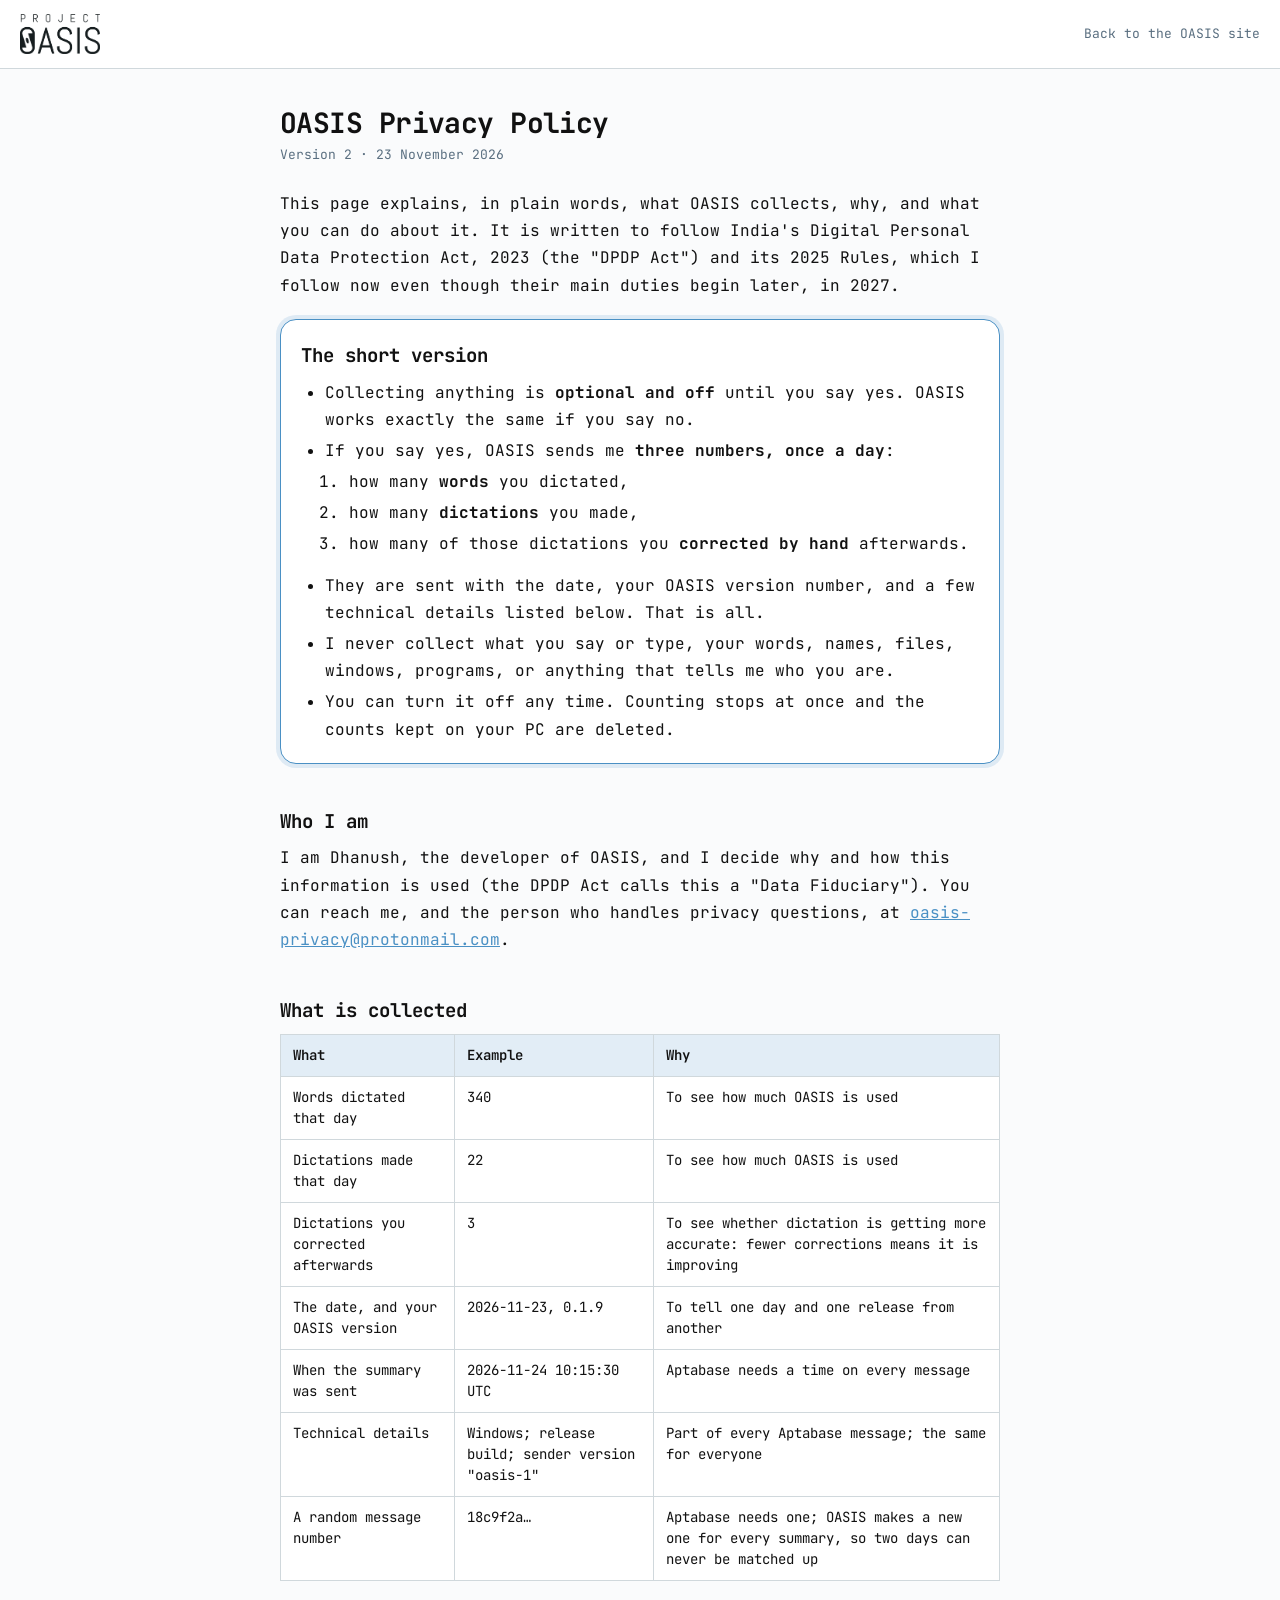
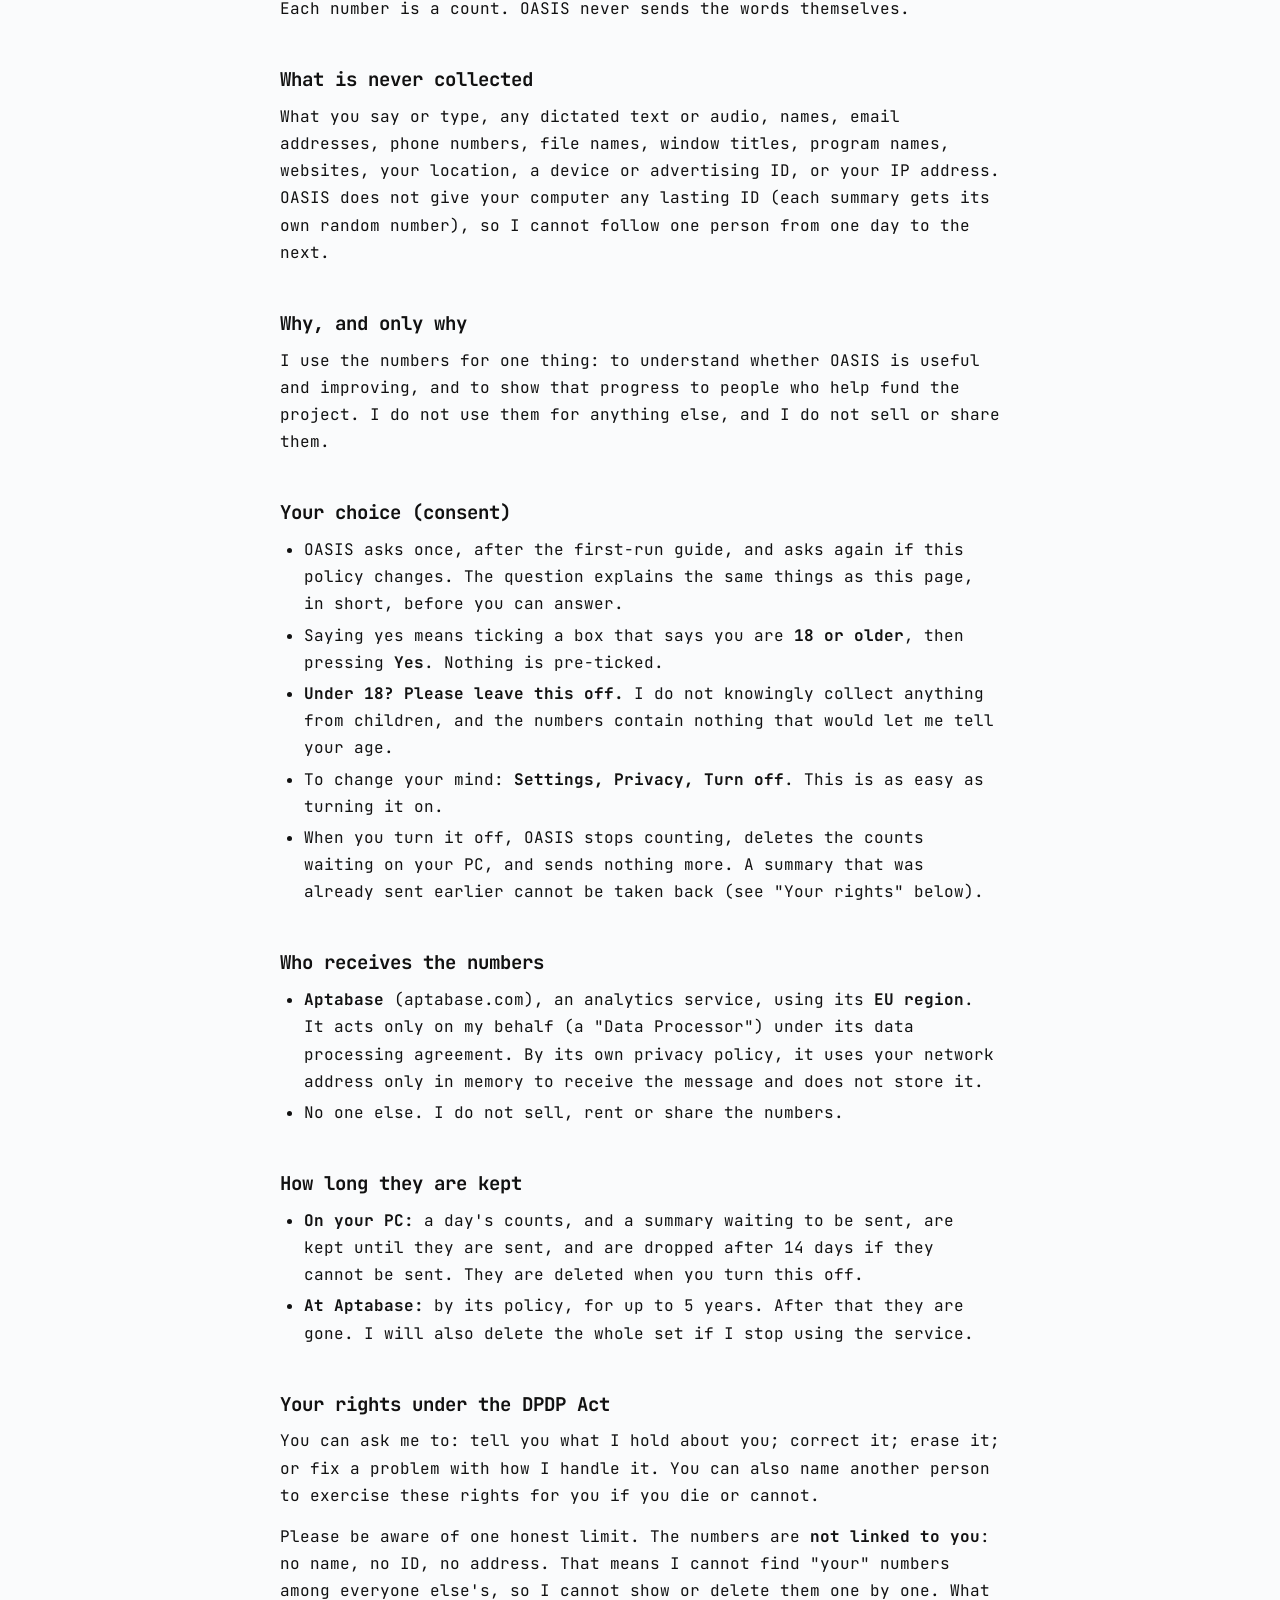
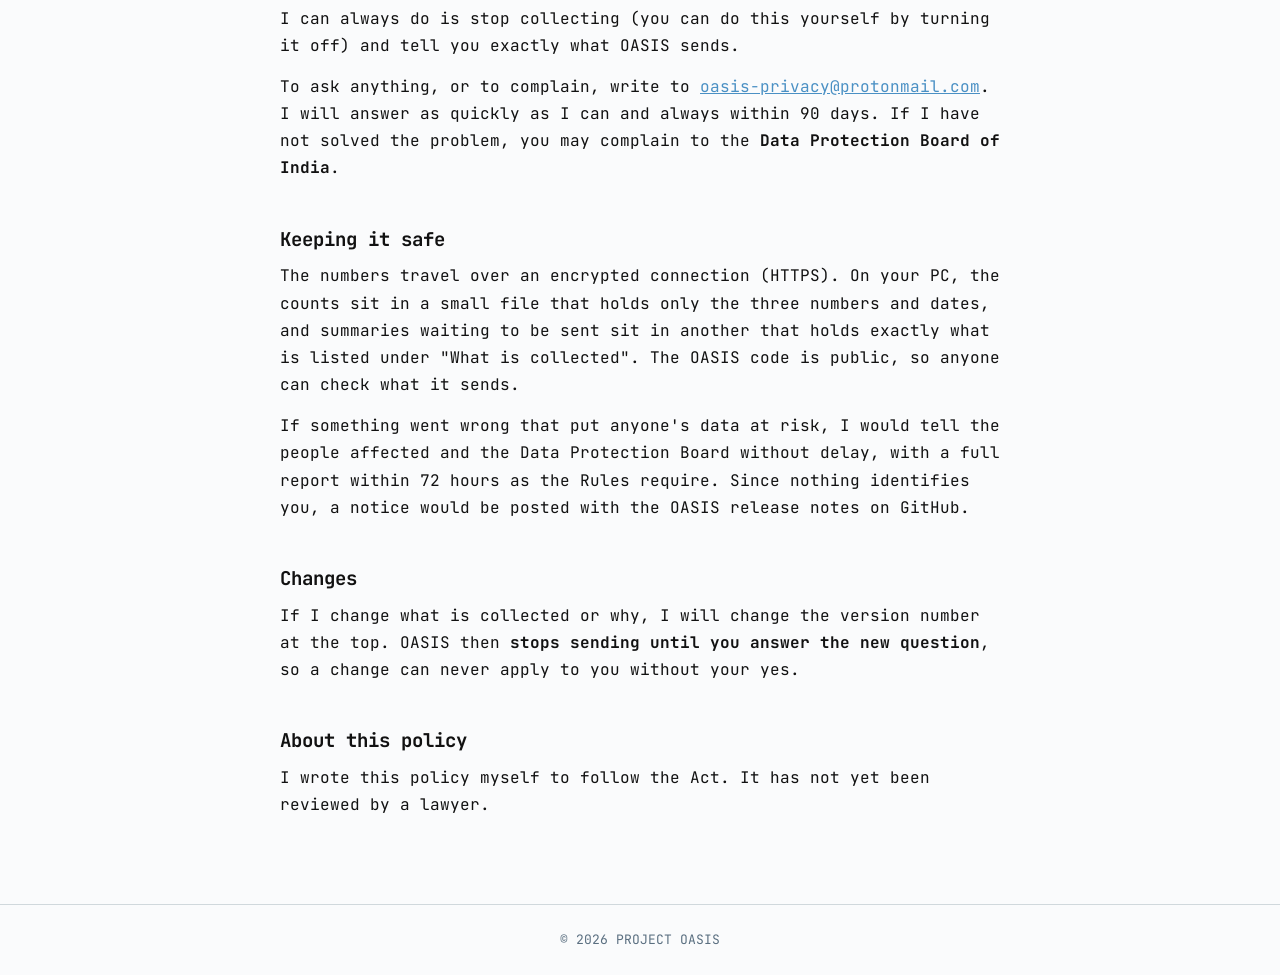
==== privacy.html @ df35797c "Privacy policy page (version 2), opened from the app's Privacy screen" ====
<!DOCTYPE html>
<html lang="en">
<head>
  <meta charset="UTF-8">
  <meta name="viewport" content="width=device-width, initial-scale=1.0, viewport-fit=cover">
  <title>OASIS Privacy Policy</title>
  <meta name="description" content="What OASIS collects, why, and your choices, in plain words.">
  <!-- Reached only from the app's own link; not linked from the home page and kept out of search results. -->
  <meta name="robots" content="noindex, nofollow">
  <link rel="icon" href="assets/favicon.ico" sizes="any">
  <link rel="icon" type="image/png" href="assets/app-icon.png" sizes="230x230">
  <link rel="preconnect" href="https://fonts.googleapis.com">
  <link rel="preconnect" href="https://fonts.gstatic.com" crossorigin>
  <link href="https://fonts.googleapis.com/css2?family=JetBrains+Mono:wght@400;500;600;700&display=swap" rel="stylesheet">
  <style>
    :root { --bg: #FAFBFC; --blueprint: #4A90C4; --soft: rgba(74, 144, 196, .16); --card: #FFFFFF; --text: #111111; --muted: #5A6F80; --line: #D0D8DC; }
    * { box-sizing: border-box; }
    html { -webkit-text-size-adjust: 100%; }
    body { margin: 0; background: var(--bg); color: var(--text); font: 400 16px/1.7 'JetBrains Mono', Consolas, 'Courier New', monospace; }
    .top { display: flex; align-items: center; justify-content: space-between; padding: 14px max(20px, env(safe-area-inset-left)); border-bottom: 1px solid var(--line); background: var(--card); }
    .top img { display: block; height: 40px; width: auto; }
    .top a.home { color: var(--muted); font-size: 13px; text-decoration: none; }
    .top a.home:hover, .top a.home:focus-visible { color: var(--blueprint); text-decoration: underline; }
    main { max-width: 760px; margin: 0 auto; padding: 36px 20px 72px; padding-left: max(20px, env(safe-area-inset-left)); padding-right: max(20px, env(safe-area-inset-right)); }
    h1 { margin: 0 0 4px; font-size: 28px; line-height: 1.25; letter-spacing: -.02em; }
    .ver { margin: 0 0 24px; color: var(--muted); font-size: 13px; }
    h2 { margin: 40px 0 10px; padding-top: 6px; font-size: 19px; line-height: 1.3; }
    p, ul, ol { margin: 0 0 14px; }
    ul, ol { padding-left: 24px; }
    li { margin: 4px 0; }
    a { color: var(--blueprint); }
    strong { font-weight: 700; }
    .short { margin: 20px 0 8px; padding: 18px 20px 6px; background: var(--card); border: 1px solid var(--blueprint); border-radius: 16px; box-shadow: 0 0 0 4px var(--soft); }
    .short h2 { margin-top: 0; }
    .scroll { overflow-x: auto; margin: 0 0 14px; -webkit-overflow-scrolling: touch; }
    table { width: 100%; min-width: 560px; border-collapse: collapse; font-size: 14px; line-height: 1.5; background: var(--card); }
    th, td { padding: 10px 12px; border: 1px solid var(--line); text-align: left; vertical-align: top; }
    th { background: var(--soft); font-weight: 600; }
    footer { padding: 24px 20px; border-top: 1px solid var(--line); color: var(--muted); font-size: 13px; text-align: center; }
    @media (max-width: 520px) { body { font-size: 15px; } h1 { font-size: 23px; } h2 { font-size: 17px; } }
  </style>
</head>
<body>
  <header class="top">
    <a href="./" aria-label="PROJECT OASIS home"><img src="assets/logo.png" alt="PROJECT OASIS" width="117" height="40"></a>
    <a class="home" href="./">Back to the OASIS site</a>
  </header>

  <main>
    <h1>OASIS Privacy Policy</h1>
    <p class="ver">Version 2 · 23 November 2026</p>

    <p>This page explains, in plain words, what OASIS collects, why, and what you can do about it. It is written to follow India's Digital Personal Data Protection Act, 2023 (the "DPDP Act") and its 2025 Rules, which I follow now even though their main duties begin later, in 2027.</p>

    <section class="short" aria-labelledby="short">
      <h2 id="short">The short version</h2>
      <ul>
        <li>Collecting anything is <strong>optional and off</strong> until you say yes. OASIS works exactly the same if you say no.</li>
        <li>If you say yes, OASIS sends me <strong>three numbers, once a day</strong>:
          <ol>
            <li>how many <strong>words</strong> you dictated,</li>
            <li>how many <strong>dictations</strong> you made,</li>
            <li>how many of those dictations you <strong>corrected by hand</strong> afterwards.</li>
          </ol>
        </li>
        <li>They are sent with the date, your OASIS version number, and a few technical details listed below. That is all.</li>
        <li>I never collect what you say or type, your words, names, files, windows, programs, or anything that tells me who you are.</li>
        <li>You can turn it off any time. Counting stops at once and the counts kept on your PC are deleted.</li>
      </ul>
    </section>

    <h2>Who I am</h2>
    <p>I am Dhanush, the developer of OASIS, and I decide why and how this information is used (the DPDP Act calls this a "Data Fiduciary"). You can reach me, and the person who handles privacy questions, at <a href="mailto:oasis-privacy@protonmail.com">oasis-privacy@protonmail.com</a>.</p>

    <h2>What is collected</h2>
    <div class="scroll">
      <table>
        <thead><tr><th scope="col">What</th><th scope="col">Example</th><th scope="col">Why</th></tr></thead>
        <tbody>
          <tr><td>Words dictated that day</td><td>340</td><td>To see how much OASIS is used</td></tr>
          <tr><td>Dictations made that day</td><td>22</td><td>To see how much OASIS is used</td></tr>
          <tr><td>Dictations you corrected afterwards</td><td>3</td><td>To see whether dictation is getting more accurate: fewer corrections means it is improving</td></tr>
          <tr><td>The date, and your OASIS version</td><td>2026-11-23, 0.1.9</td><td>To tell one day and one release from another</td></tr>
          <tr><td>When the summary was sent</td><td>2026-11-24 10:15:30 UTC</td><td>Aptabase needs a time on every message</td></tr>
          <tr><td>Technical details</td><td>Windows; release build; sender version "oasis-1"</td><td>Part of every Aptabase message; the same for everyone</td></tr>
          <tr><td>A random message number</td><td>18c9f2a…</td><td>Aptabase needs one; OASIS makes a new one for every summary, so two days can never be matched up</td></tr>
        </tbody>
      </table>
    </div>
    <p>Each number is a count. OASIS never sends the words themselves.</p>

    <h2>What is never collected</h2>
    <p>What you say or type, any dictated text or audio, names, email addresses, phone numbers, file names, window titles, program names, websites, your location, a device or advertising ID, or your IP address. OASIS does not give your computer any lasting ID (each summary gets its own random number), so I cannot follow one person from one day to the next.</p>

    <h2>Why, and only why</h2>
    <p>I use the numbers for one thing: to understand whether OASIS is useful and improving, and to show that progress to people who help fund the project. I do not use them for anything else, and I do not sell or share them.</p>

    <h2>Your choice (consent)</h2>
    <ul>
      <li>OASIS asks once, after the first-run guide, and asks again if this policy changes. The question explains the same things as this page, in short, before you can answer.</li>
      <li>Saying yes means ticking a box that says you are <strong>18 or older</strong>, then pressing <strong>Yes</strong>. Nothing is pre-ticked.</li>
      <li><strong>Under 18? Please leave this off.</strong> I do not knowingly collect anything from children, and the numbers contain nothing that would let me tell your age.</li>
      <li>To change your mind: <strong>Settings, Privacy, Turn off</strong>. This is as easy as turning it on.</li>
      <li>When you turn it off, OASIS stops counting, deletes the counts waiting on your PC, and sends nothing more. A summary that was already sent earlier cannot be taken back (see "Your rights" below).</li>
    </ul>

    <h2>Who receives the numbers</h2>
    <ul>
      <li><strong>Aptabase</strong> (aptabase.com), an analytics service, using its <strong>EU region</strong>. It acts only on my behalf (a "Data Processor") under its data processing agreement. By its own privacy policy, it uses your network address only in memory to receive the message and does not store it.</li>
      <li>No one else. I do not sell, rent or share the numbers.</li>
    </ul>

    <h2>How long they are kept</h2>
    <ul>
      <li><strong>On your PC:</strong> a day's counts, and a summary waiting to be sent, are kept until they are sent, and are dropped after 14 days if they cannot be sent. They are deleted when you turn this off.</li>
      <li><strong>At Aptabase:</strong> by its policy, for up to 5 years. After that they are gone. I will also delete the whole set if I stop using the service.</li>
    </ul>

    <h2>Your rights under the DPDP Act</h2>
    <p>You can ask me to: tell you what I hold about you; correct it; erase it; or fix a problem with how I handle it. You can also name another person to exercise these rights for you if you die or cannot.</p>
    <p>Please be aware of one honest limit. The numbers are <strong>not linked to you</strong>: no name, no ID, no address. That means I cannot find "your" numbers among everyone else's, so I cannot show or delete them one by one. What I can always do is stop collecting (you can do this yourself by turning it off) and tell you exactly what OASIS sends.</p>
    <p>To ask anything, or to complain, write to <a href="mailto:oasis-privacy@protonmail.com">oasis-privacy@protonmail.com</a>. I will answer as quickly as I can and always within 90 days. If I have not solved the problem, you may complain to the <strong>Data Protection Board of India</strong>.</p>

    <h2>Keeping it safe</h2>
    <p>The numbers travel over an encrypted connection (HTTPS). On your PC, the counts sit in a small file that holds only the three numbers and dates, and summaries waiting to be sent sit in another that holds exactly what is listed under "What is collected". The OASIS code is public, so anyone can check what it sends.</p>
    <p>If something went wrong that put anyone's data at risk, I would tell the people affected and the Data Protection Board without delay, with a full report within 72 hours as the Rules require. Since nothing identifies you, a notice would be posted with the OASIS release notes on GitHub.</p>

    <h2>Changes</h2>
    <p>If I change what is collected or why, I will change the version number at the top. OASIS then <strong>stops sending until you answer the new question</strong>, so a change can never apply to you without your yes.</p>

    <h2>About this policy</h2>
    <p>I wrote this policy myself to follow the Act. It has not yet been reviewed by a lawyer.</p>
  </main>

  <footer>© 2026 PROJECT OASIS</footer>
</body>
</html>
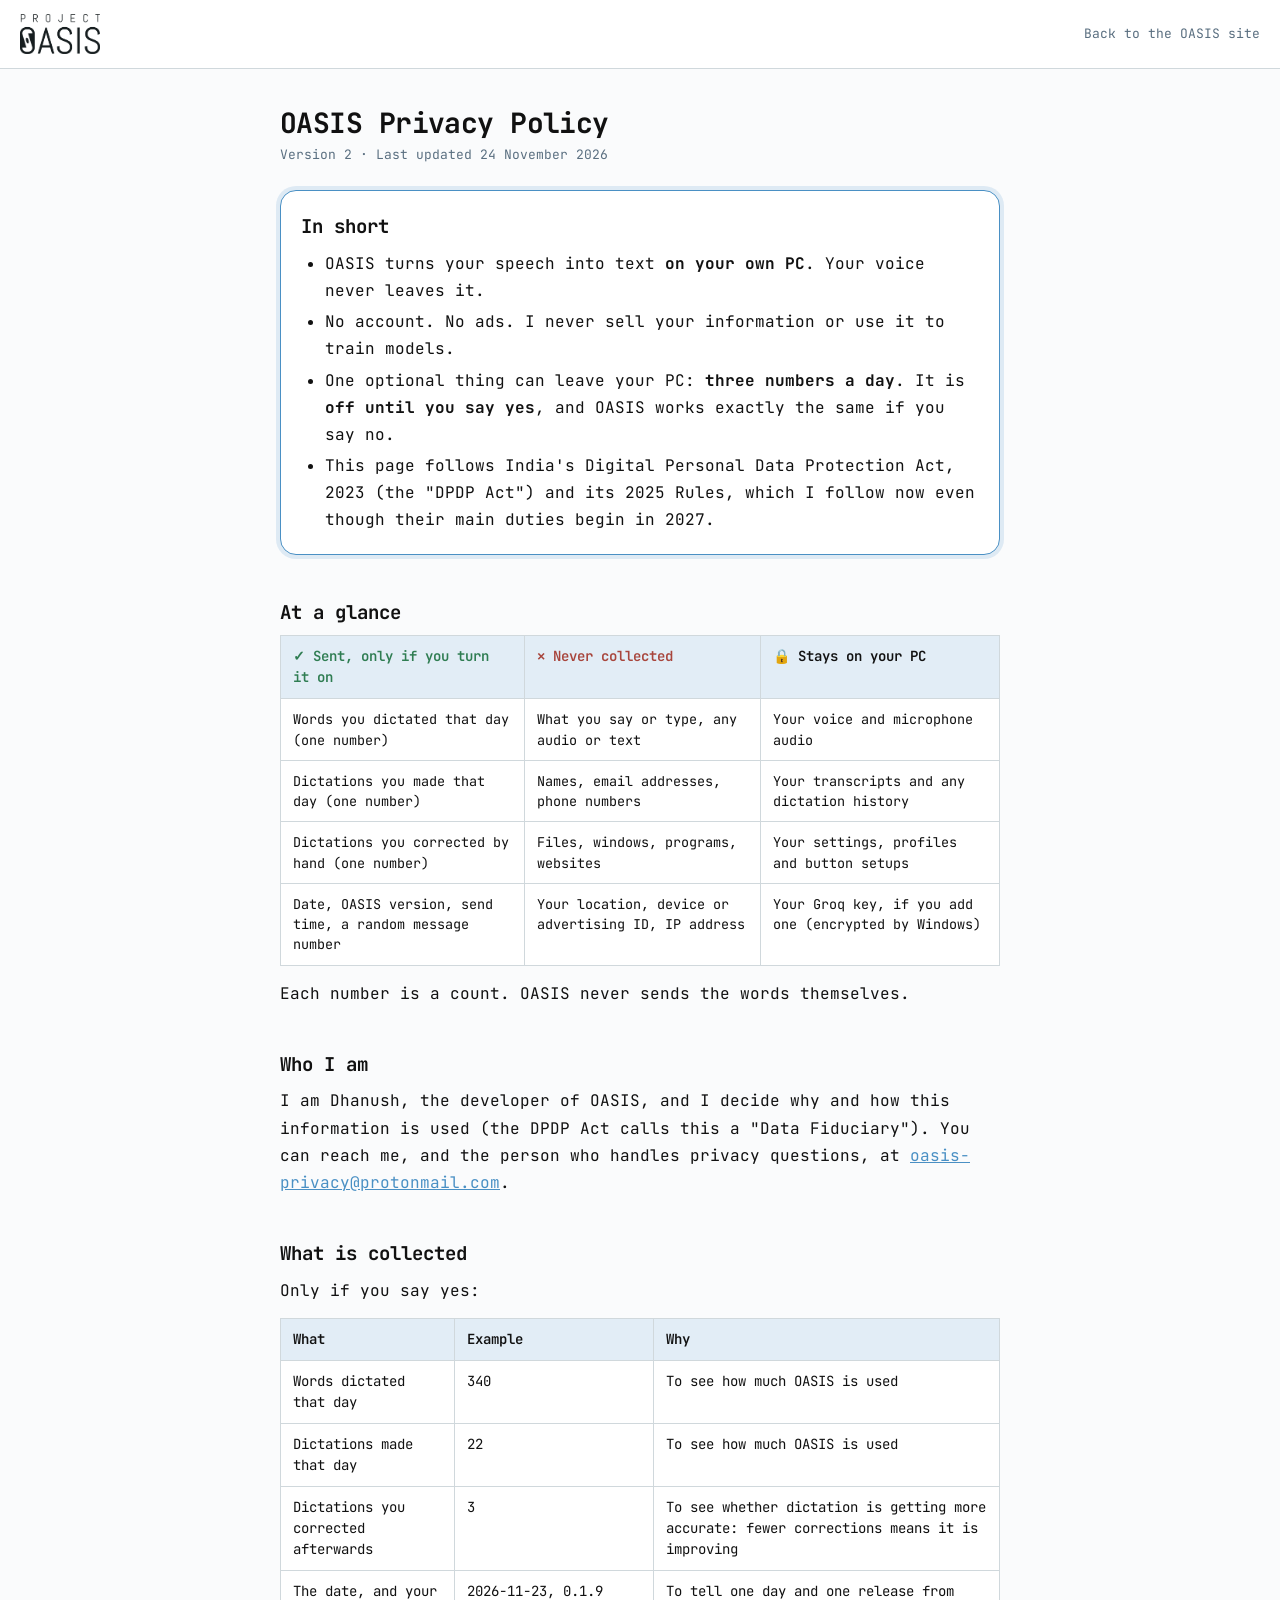
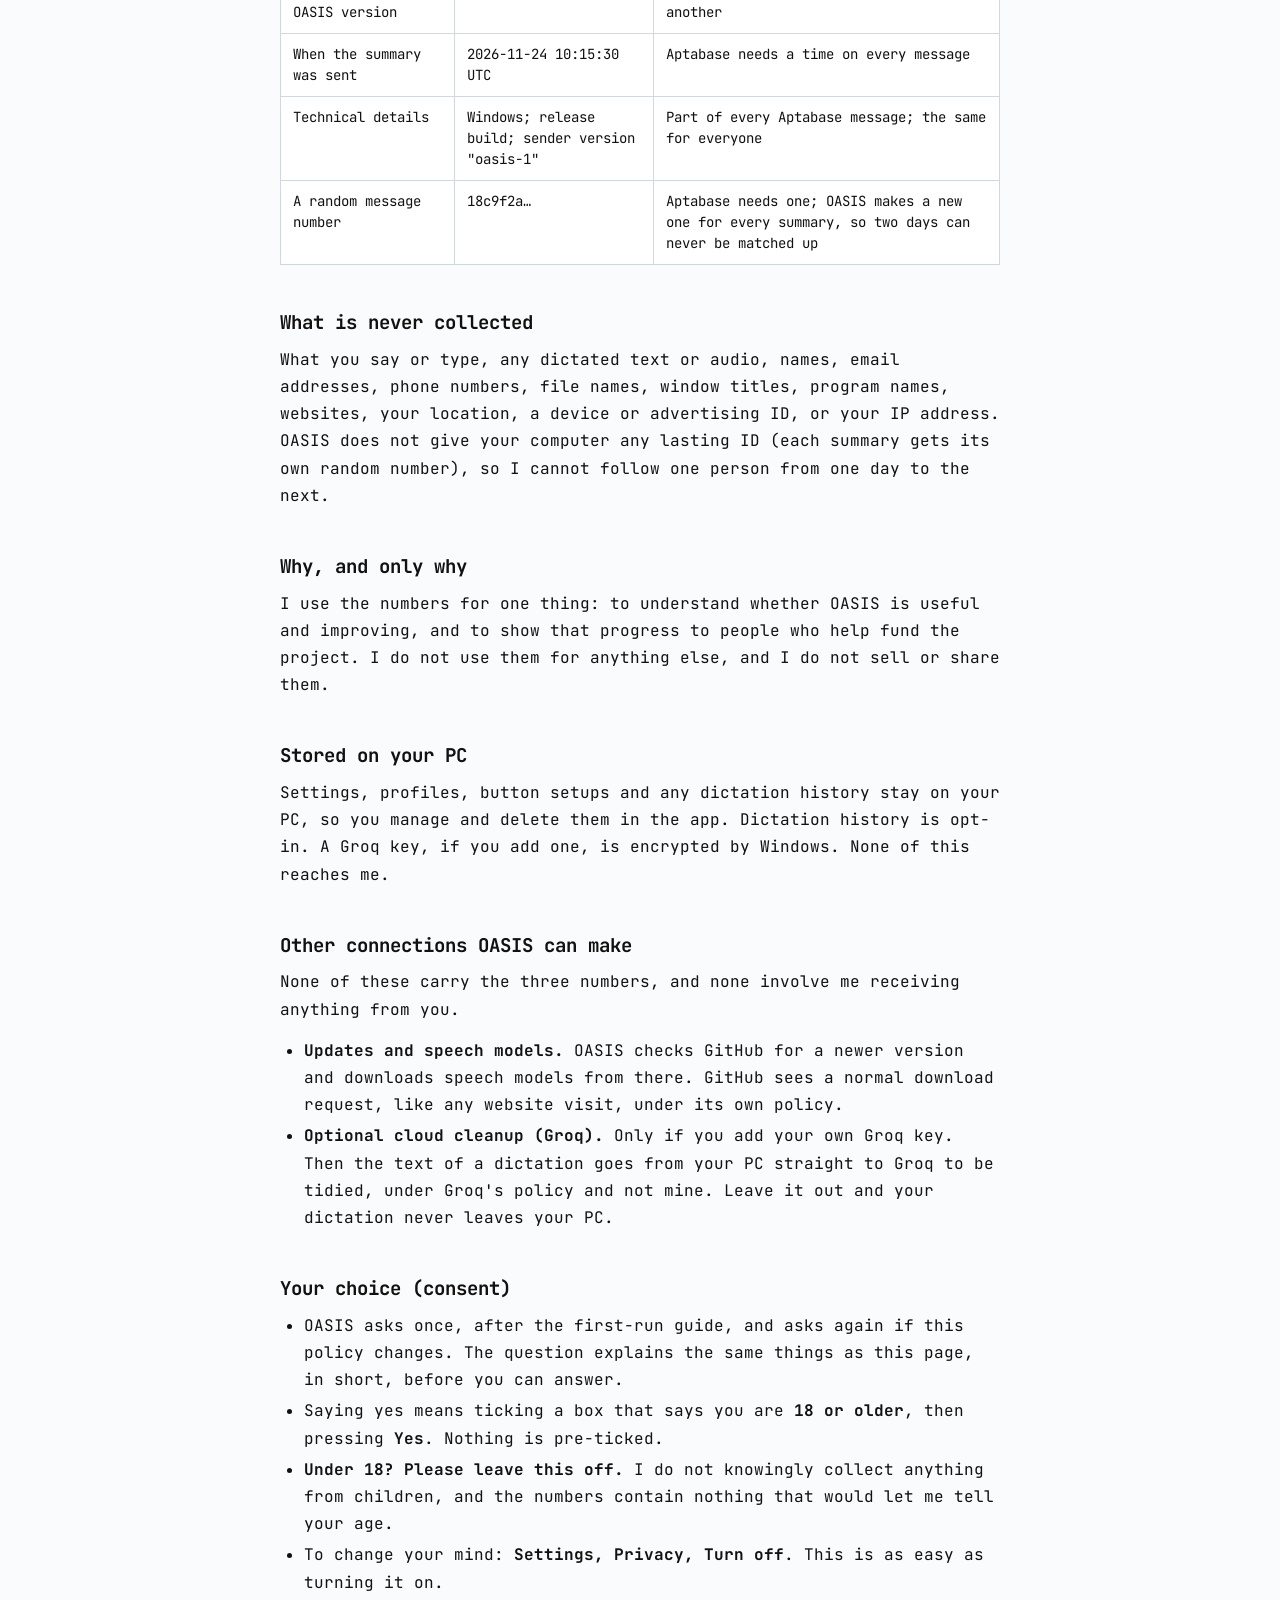
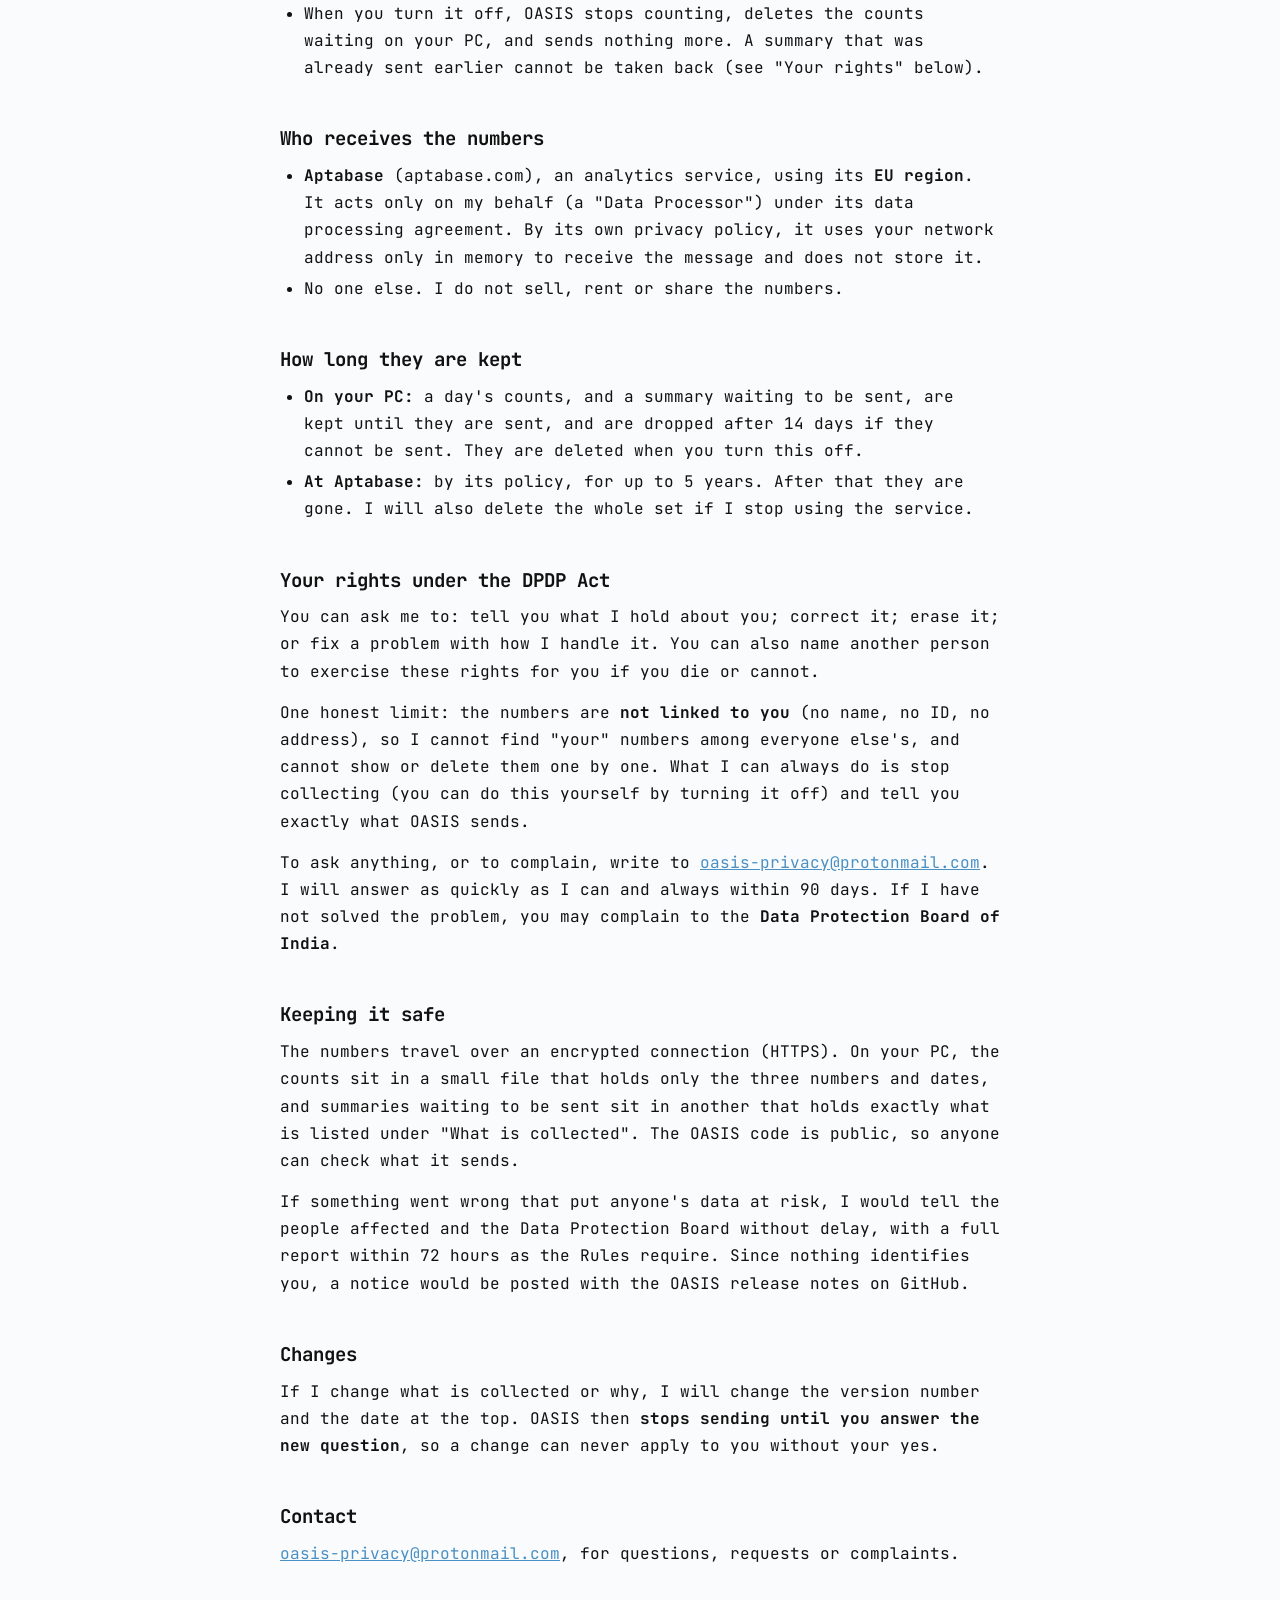
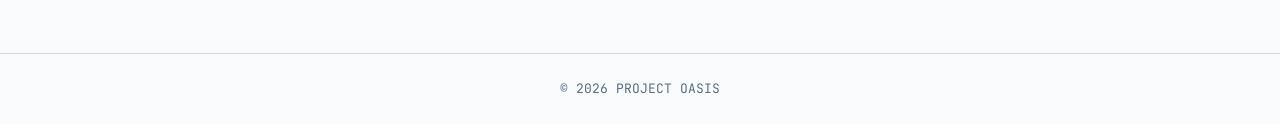
==== commit a370f9d1: "Privacy page: in-short summary, at-a-glance table, local storage and other connections" ====
--- a/privacy.html
+++ b/privacy.html
@@ -36,6 +36,9 @@
     table { width: 100%; min-width: 560px; border-collapse: collapse; font-size: 14px; line-height: 1.5; background: var(--card); }
     th, td { padding: 10px 12px; border: 1px solid var(--line); text-align: left; vertical-align: top; }
     th { background: var(--soft); font-weight: 600; }
+    .glance { min-width: 640px; }
+    .glance th.yes { color: #2f7d52; } .glance th.no { color: #a8453c; }
+    .glance td { font-size: 13.5px; }
     footer { padding: 24px 20px; border-top: 1px solid var(--line); color: var(--muted); font-size: 13px; text-align: center; }
     @media (max-width: 520px) { body { font-size: 15px; } h1 { font-size: 23px; } h2 { font-size: 17px; } }
   </style>
@@ -48,31 +51,37 @@
 
   <main>
     <h1>OASIS Privacy Policy</h1>
-    <p class="ver">Version 2 · 23 November 2026</p>
-
-    <p>This page explains, in plain words, what OASIS collects, why, and what you can do about it. It is written to follow India's Digital Personal Data Protection Act, 2023 (the "DPDP Act") and its 2025 Rules, which I follow now even though their main duties begin later, in 2027.</p>
+    <p class="ver">Version 2 · Last updated 24 November 2026</p>
 
     <section class="short" aria-labelledby="short">
-      <h2 id="short">The short version</h2>
+      <h2 id="short">In short</h2>
       <ul>
-        <li>Collecting anything is <strong>optional and off</strong> until you say yes. OASIS works exactly the same if you say no.</li>
-        <li>If you say yes, OASIS sends me <strong>three numbers, once a day</strong>:
-          <ol>
-            <li>how many <strong>words</strong> you dictated,</li>
-            <li>how many <strong>dictations</strong> you made,</li>
-            <li>how many of those dictations you <strong>corrected by hand</strong> afterwards.</li>
-          </ol>
-        </li>
-        <li>They are sent with the date, your OASIS version number, and a few technical details listed below. That is all.</li>
-        <li>I never collect what you say or type, your words, names, files, windows, programs, or anything that tells me who you are.</li>
-        <li>You can turn it off any time. Counting stops at once and the counts kept on your PC are deleted.</li>
+        <li>OASIS turns your speech into text <strong>on your own PC</strong>. Your voice never leaves it.</li>
+        <li>No account. No ads. I never sell your information or use it to train models.</li>
+        <li>One optional thing can leave your PC: <strong>three numbers a day</strong>. It is <strong>off until you say yes</strong>, and OASIS works exactly the same if you say no.</li>
+        <li>This page follows India's Digital Personal Data Protection Act, 2023 (the "DPDP Act") and its 2025 Rules, which I follow now even though their main duties begin in 2027.</li>
       </ul>
     </section>
+
+    <h2>At a glance</h2>
+    <div class="scroll">
+      <table class="glance">
+        <thead><tr><th class="yes" scope="col">✓ Sent, only if you turn it on</th><th class="no" scope="col">✕ Never collected</th><th scope="col">🔒 Stays on your PC</th></tr></thead>
+        <tbody>
+          <tr><td>Words you dictated that day (one number)</td><td>What you say or type, any audio or text</td><td>Your voice and microphone audio</td></tr>
+          <tr><td>Dictations you made that day (one number)</td><td>Names, email addresses, phone numbers</td><td>Your transcripts and any dictation history</td></tr>
+          <tr><td>Dictations you corrected by hand (one number)</td><td>Files, windows, programs, websites</td><td>Your settings, profiles and button setups</td></tr>
+          <tr><td>Date, OASIS version, send time, a random message number</td><td>Your location, device or advertising ID, IP address</td><td>Your Groq key, if you add one (encrypted by Windows)</td></tr>
+        </tbody>
+      </table>
+    </div>
+    <p>Each number is a count. OASIS never sends the words themselves.</p>
 
     <h2>Who I am</h2>
     <p>I am Dhanush, the developer of OASIS, and I decide why and how this information is used (the DPDP Act calls this a "Data Fiduciary"). You can reach me, and the person who handles privacy questions, at <a href="mailto:oasis-privacy@protonmail.com">oasis-privacy@protonmail.com</a>.</p>
 
     <h2>What is collected</h2>
+    <p>Only if you say yes:</p>
     <div class="scroll">
       <table>
         <thead><tr><th scope="col">What</th><th scope="col">Example</th><th scope="col">Why</th></tr></thead>
@@ -87,13 +96,21 @@
         </tbody>
       </table>
     </div>
-    <p>Each number is a count. OASIS never sends the words themselves.</p>
-
     <h2>What is never collected</h2>
     <p>What you say or type, any dictated text or audio, names, email addresses, phone numbers, file names, window titles, program names, websites, your location, a device or advertising ID, or your IP address. OASIS does not give your computer any lasting ID (each summary gets its own random number), so I cannot follow one person from one day to the next.</p>
 
     <h2>Why, and only why</h2>
     <p>I use the numbers for one thing: to understand whether OASIS is useful and improving, and to show that progress to people who help fund the project. I do not use them for anything else, and I do not sell or share them.</p>
+
+    <h2>Stored on your PC</h2>
+    <p>Settings, profiles, button setups and any dictation history stay on your PC, so you manage and delete them in the app. Dictation history is opt-in. A Groq key, if you add one, is encrypted by Windows. None of this reaches me.</p>
+
+    <h2>Other connections OASIS can make</h2>
+    <p>None of these carry the three numbers, and none involve me receiving anything from you.</p>
+    <ul>
+      <li><strong>Updates and speech models.</strong> OASIS checks GitHub for a newer version and downloads speech models from there. GitHub sees a normal download request, like any website visit, under its own policy.</li>
+      <li><strong>Optional cloud cleanup (Groq).</strong> Only if you add your own Groq key. Then the text of a dictation goes from your PC straight to Groq to be tidied, under Groq's policy and not mine. Leave it out and your dictation never leaves your PC.</li>
+    </ul>
 
     <h2>Your choice (consent)</h2>
     <ul>
@@ -118,7 +135,7 @@
 
     <h2>Your rights under the DPDP Act</h2>
     <p>You can ask me to: tell you what I hold about you; correct it; erase it; or fix a problem with how I handle it. You can also name another person to exercise these rights for you if you die or cannot.</p>
-    <p>Please be aware of one honest limit. The numbers are <strong>not linked to you</strong>: no name, no ID, no address. That means I cannot find "your" numbers among everyone else's, so I cannot show or delete them one by one. What I can always do is stop collecting (you can do this yourself by turning it off) and tell you exactly what OASIS sends.</p>
+    <p>One honest limit: the numbers are <strong>not linked to you</strong> (no name, no ID, no address), so I cannot find "your" numbers among everyone else's, and cannot show or delete them one by one. What I can always do is stop collecting (you can do this yourself by turning it off) and tell you exactly what OASIS sends.</p>
     <p>To ask anything, or to complain, write to <a href="mailto:oasis-privacy@protonmail.com">oasis-privacy@protonmail.com</a>. I will answer as quickly as I can and always within 90 days. If I have not solved the problem, you may complain to the <strong>Data Protection Board of India</strong>.</p>
 
     <h2>Keeping it safe</h2>
@@ -126,10 +143,10 @@
     <p>If something went wrong that put anyone's data at risk, I would tell the people affected and the Data Protection Board without delay, with a full report within 72 hours as the Rules require. Since nothing identifies you, a notice would be posted with the OASIS release notes on GitHub.</p>
 
     <h2>Changes</h2>
-    <p>If I change what is collected or why, I will change the version number at the top. OASIS then <strong>stops sending until you answer the new question</strong>, so a change can never apply to you without your yes.</p>
+    <p>If I change what is collected or why, I will change the version number and the date at the top. OASIS then <strong>stops sending until you answer the new question</strong>, so a change can never apply to you without your yes.</p>
 
-    <h2>About this policy</h2>
-    <p>I wrote this policy myself to follow the Act. It has not yet been reviewed by a lawyer.</p>
+    <h2>Contact</h2>
+    <p><a href="mailto:oasis-privacy@protonmail.com">oasis-privacy@protonmail.com</a>, for questions, requests or complaints.</p>
   </main>
 
   <footer>© 2026 PROJECT OASIS</footer>
